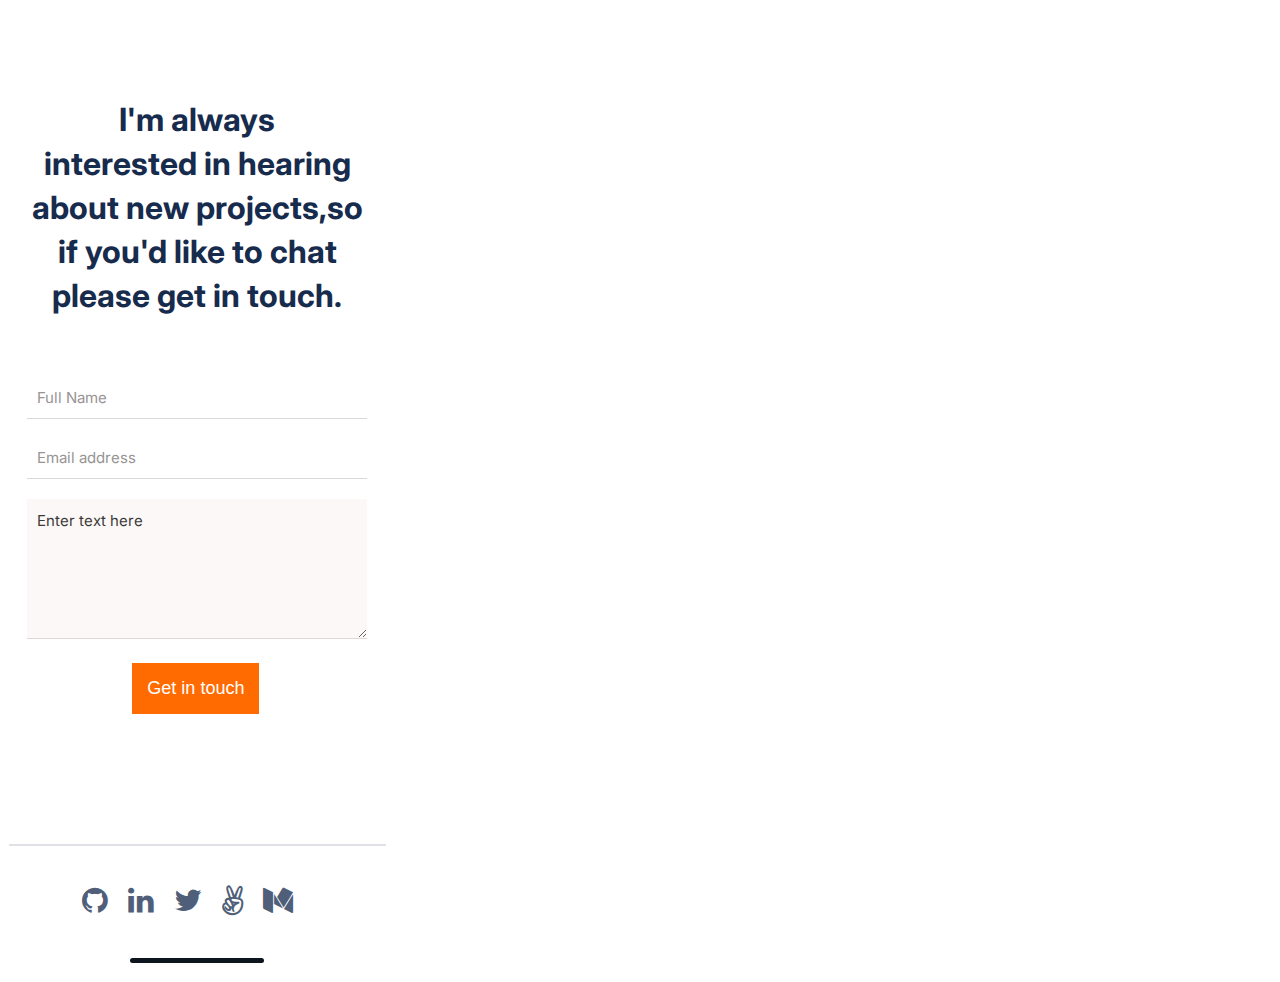
==== contact.html @ 4a18c832 "Contact Form add" ====
<!DOCTYPE html>
<html lang="en">
<head>
    <meta charset="UTF-8">
    <meta http-equiv="X-UA-Compatible" content="IE=edge">
    <meta name="viewport" content="width=device-width, initial-scale=1.0">
    <title>Contact Form</title>
    <link rel="stylesheet" href="contactStyle.css">
    <link
      href="https://fonts.googleapis.com/css2?family=Crete+Round&family=Inter:wght@400;600&family=Poppins&family=Roboto&display=swap"
      rel="stylesheet"
    /> 
    <link
      rel="stylesheet"
      href="https://cdnjs.cloudflare.com/ajax/libs/font-awesome/4.7.0/css/font-awesome.min.css"
    />
</head>
<body>
    <section class="contact container">
        <p class="title"> I'm always  <br>
            interested in hearing about new projects,so if you'd
             like to chat please get in touch.</p>
         <form action="https://formspree.io/f/mdojzzgj" method="post">
             
          <input type="text" class="item" name="fullName" placeholder="Full Name" required pattern="[A-Za-z]" maxlength="20">
            <input type="email" class="item" placeholder="Email address" name="email" required >
           
            <textarea  name="message" id="tetarea" class="item textarea" cols="20" rows="7" placeholder="Enter text here" pattern="[A-Za-z]" maxlength="50" required></textarea>
           
           
          <button type="submit" class="touch">Get in touch</button>
          
         </form>
         <hr class="hr">
         <div class="contact">
          <ul class="container">
            <li><a href="#"><i class="fa fa-github color" > </i></a></li>
            <li><a href="#"><i class="fa fa-linkedin color" ></i> </a></li>
            <li><a href="#"><i class="fa fa-twitter color" > </i></a></li> 
            <li><a href="#"><i class="fa fa-angellist color" > </i></a></li>
            <li><a href="#"><i class="fa fa-medium color" > </i></a></li> 
        </ul>
        </div>
        <div class="end-hr"></div>
       </section>
</body>
</html>
---- contactStyle.css ----
/* section contact */
section.contact{
    margin: 0%;
    padding: 0%;
    display: flex;
    flex-direction: column;
    align-items: center;
    justify-content: center;
    width: 378px;
    box-sizing: border-box;
     
  }
  section.contact p{
    width: 337px;
    height: 216px;
    
    margin: 0;
    padding: 0;
    margin-top: 90px;
    margin-bottom: 25px;
  font-family: 'Inter';
  font-style: normal;
  font-weight: 700;
  font-size: 32px;
  line-height: 44px; 
  text-align: center; 
  color: #172B4D;
  }
  section.contact form{
    width: 90%;
     margin-top: 40px;
     
    box-sizing: border-box;
    
  }
  
  section.contact .item{
    width: 100%;
    height: 40px;
    padding: 10px;
    border: none;
    outline: none;
    margin-bottom: 20px;
    border-bottom: 1px solid  #DBD8D7;;
    box-sizing: border-box;
  }
  section.contact .item::placeholder{
    font-family: 'Inter';
    font-style: normal;
    font-weight: 400;
    font-size: 15px;
    line-height: 24px; 
    color: #979493;
  }
  section.contact textarea{
    height: 140px !important;
    resize: vertical;
    background: #FBF8F7;
  } 
  
  
  section.contact .textarea::placeholder{
    font-family: 'Inter';
  font-style: normal;
  font-weight: 400;
  font-size: 15px;
  line-height: 24px; 
  color: #3C3A39;
  }
  button.touch {
    border: none;
    outline: none;
    color: #fff;
    background: #ff6b00;
    padding: 15px;
    font-size: 18px;
    margin-left: 31%;
    margin-bottom: 40px;
  }
  
  button.touch:hover {
    background: #fff5e1;
    border: 1px solid #f55800;
    color: #f55800;
  }
  
  button.touch:active {
    background: #e05304;
    color: #fff5e1;
  }
  
  button.touch:disabled {
    background: #f4f1f0;
    color: #5b5957;
  }
  
  section.contact hr{
    background: #DFE1E6; 
    margin-top: 90px;
   
  width: 375px;
   
  height: 0;
  border: 1px solid #DFE1E6;
  
  }
  div.contact ul {
    list-style-type: none;
    display: flex;
    flex-direction: row;
    margin: 0;
    padding: 0;
  }
  
  div.contact ul a {
    float: right;
    font-weight: bold;
    color: aliceblue;
    font-size: 30px;
    margin-top: 30px;
  }
  
  .contact i {
    padding-right: 20px;
  }
  .color{
    color:#505F79;;
  }
  div.end-hr{
    margin-top: 40px;
    width: 134px;
  height: 5px;
  left: calc(50% - 134px/2 - 0.5px);
  bottom: 8px;  
  background: #0D151E;
  border-radius: 10px;
  margin-bottom: 3%;
  }
  
  
  /* section contact end */
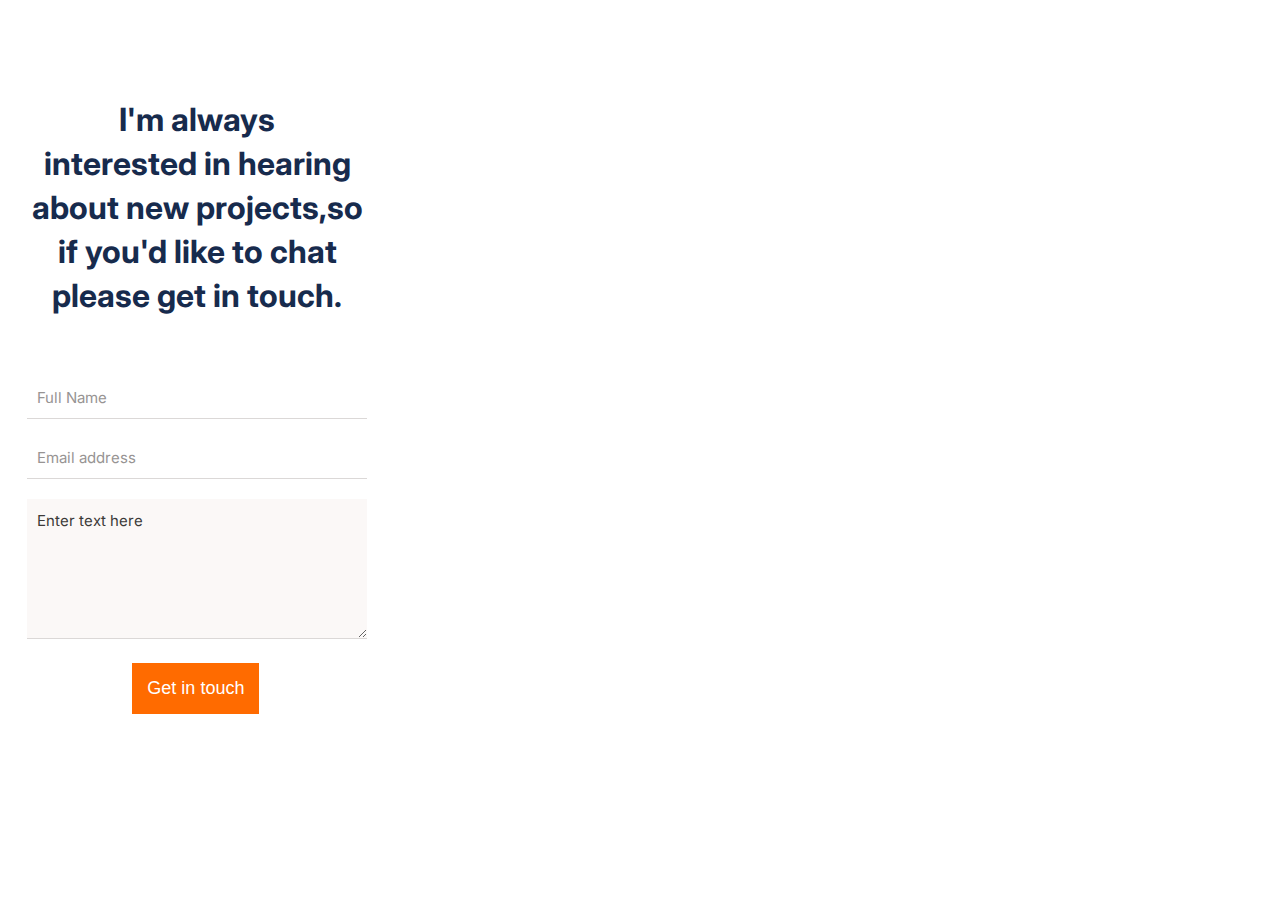
==== commit 9ccd9275: "Add content to html file" ====
--- a/contact.html
+++ b/contact.html
@@ -22,8 +22,8 @@
              like to chat please get in touch.</p>
          <form action="https://formspree.io/f/mdojzzgj" method="post">
              
-          <input type="text" class="item" name="fullName" placeholder="Full Name" required pattern="[A-Za-z]" maxlength="20">
-            <input type="email" class="item" placeholder="Email address" name="email" required >
+          <input type="text" class="item" name="fullName" placeholder="Full Name" required pattern="[A-Za-z]" maxlength="30">
+            <input type="email" class="item" placeholder="Email address" name="email" required  >
            
             <textarea  name="message" id="tetarea" class="item textarea" cols="20" rows="7" placeholder="Enter text here" pattern="[A-Za-z]" maxlength="50" required></textarea>
            
@@ -31,17 +31,7 @@
           <button type="submit" class="touch">Get in touch</button>
           
          </form>
-         <hr class="hr">
-         <div class="contact">
-          <ul class="container">
-            <li><a href="#"><i class="fa fa-github color" > </i></a></li>
-            <li><a href="#"><i class="fa fa-linkedin color" ></i> </a></li>
-            <li><a href="#"><i class="fa fa-twitter color" > </i></a></li> 
-            <li><a href="#"><i class="fa fa-angellist color" > </i></a></li>
-            <li><a href="#"><i class="fa fa-medium color" > </i></a></li> 
-        </ul>
-        </div>
-        <div class="end-hr"></div>
+        
        </section>
 </body>
 </html>--- a/contactStyle.css
+++ b/contactStyle.css
@@ -1,141 +1,141 @@
 /* section contact */
-section.contact{
-    margin: 0%;
-    padding: 0%;
-    display: flex;
-    flex-direction: column;
-    align-items: center;
-    justify-content: center;
-    width: 378px;
-    box-sizing: border-box;
-     
-  }
-  section.contact p{
-    width: 337px;
-    height: 216px;
-    
-    margin: 0;
-    padding: 0;
-    margin-top: 90px;
-    margin-bottom: 25px;
-  font-family: 'Inter';
+
+section.contact {
+  margin: 0%;
+  padding: 0%;
+  display: flex;
+  flex-direction: column;
+  align-items: center;
+  justify-content: center;
+  width: 378px;
+  box-sizing: border-box;
+}
+
+section.contact p {
+  width: 337px;
+  height: 216px;
+  margin: 0;
+  padding: 0;
+  margin-top: 90px;
+  margin-bottom: 25px;
+  font-family: 'Inter', sans-serif;
   font-style: normal;
   font-weight: 700;
   font-size: 32px;
-  line-height: 44px; 
-  text-align: center; 
-  color: #172B4D;
-  }
-  section.contact form{
-    width: 90%;
-     margin-top: 40px;
-     
-    box-sizing: border-box;
-    
-  }
-  
-  section.contact .item{
-    width: 100%;
-    height: 40px;
-    padding: 10px;
-    border: none;
-    outline: none;
-    margin-bottom: 20px;
-    border-bottom: 1px solid  #DBD8D7;;
-    box-sizing: border-box;
-  }
-  section.contact .item::placeholder{
-    font-family: 'Inter';
-    font-style: normal;
-    font-weight: 400;
-    font-size: 15px;
-    line-height: 24px; 
-    color: #979493;
-  }
-  section.contact textarea{
-    height: 140px !important;
-    resize: vertical;
-    background: #FBF8F7;
-  } 
-  
-  
-  section.contact .textarea::placeholder{
-    font-family: 'Inter';
+  line-height: 44px;
+  text-align: center;
+  color: #172b4d;
+}
+
+section.contact form {
+  width: 90%;
+  margin-top: 40px;
+  box-sizing: border-box;
+}
+
+section.contact .item {
+  width: 100%;
+  height: 40px;
+  padding: 10px;
+  border: none;
+  outline: none;
+  margin-bottom: 20px;
+  border-bottom: 1px solid  #dbd8d7;
+  box-sizing: border-box;
+}
+
+section.contact .item::placeholder {
+  font-family: 'Inter', sans-serif;
   font-style: normal;
   font-weight: 400;
   font-size: 15px;
-  line-height: 24px; 
-  color: #3C3A39;
-  }
-  button.touch {
-    border: none;
-    outline: none;
-    color: #fff;
-    background: #ff6b00;
-    padding: 15px;
-    font-size: 18px;
-    margin-left: 31%;
-    margin-bottom: 40px;
-  }
-  
-  button.touch:hover {
-    background: #fff5e1;
-    border: 1px solid #f55800;
-    color: #f55800;
-  }
-  
-  button.touch:active {
-    background: #e05304;
-    color: #fff5e1;
-  }
-  
-  button.touch:disabled {
-    background: #f4f1f0;
-    color: #5b5957;
-  }
-  
-  section.contact hr{
-    background: #DFE1E6; 
-    margin-top: 90px;
-   
+  line-height: 24px;
+  color: #979493;
+}
+
+section.contact textarea {
+  height: 140px !important;
+  resize: vertical;
+  background: #fbf8f7;
+}
+
+section.contact .textarea::placeholder {
+  font-family: 'Inter', sans-serif;
+  font-style: normal;
+  font-weight: 400;
+  font-size: 15px;
+  line-height: 24px;
+  color: #3c3a39;
+}
+
+button.touch {
+  border: none;
+  outline: none;
+  color: #fff;
+  background: #ff6b00;
+  padding: 15px;
+  font-size: 18px;
+  margin-left: 31%;
+  margin-bottom: 40px;
+}
+
+button.touch:hover {
+  background: #fff5e1;
+  border: 1px solid #f55800;
+  color: #f55800;
+}
+
+button.touch:active {
+  background: #e05304;
+  color: #fff5e1;
+}
+
+button.touch:disabled {
+  background: #f4f1f0;
+  color: #5b5957;
+}
+
+section.contact hr {
+  background: #dfe1e6;
+  margin-top: 90px;
   width: 375px;
-   
   height: 0;
-  border: 1px solid #DFE1E6;
-  
-  }
-  div.contact ul {
-    list-style-type: none;
-    display: flex;
-    flex-direction: row;
-    margin: 0;
-    padding: 0;
-  }
-  
-  div.contact ul a {
-    float: right;
-    font-weight: bold;
-    color: aliceblue;
-    font-size: 30px;
-    margin-top: 30px;
-  }
-  
-  .contact i {
-    padding-right: 20px;
-  }
-  .color{
-    color:#505F79;;
-  }
-  div.end-hr{
-    margin-top: 40px;
-    width: 134px;
+  border: 1px solid #dfe1e6;
+}
+
+div.contact ul {
+  list-style-type: none;
+  display: flex;
+  flex-direction: row;
+  margin: 0;
+  padding: 0;
+}
+
+div.contact ul a {
+  float: right;
+  font-weight: bold;
+  color: aliceblue;
+  font-size: 30px;
+  margin-top: 30px;
+}
+
+.contact i {
+  padding-right: 20px;
+}
+
+.color {
+  color: #505f79;
+}
+
+div.end-hr {
+  margin-top: 40px;
+  width: 134px;
   height: 5px;
-  left: calc(50% - 134px/2 - 0.5px);
-  bottom: 8px;  
-  background: #0D151E;
+  left: calc(50% - 134px / 2 - 0.5px);
+  bottom: 8px;
+  background: #0d151e;
   border-radius: 10px;
   margin-bottom: 3%;
-  }
-  
-  
-  /* section contact end */+}
+
+/* section contact end */
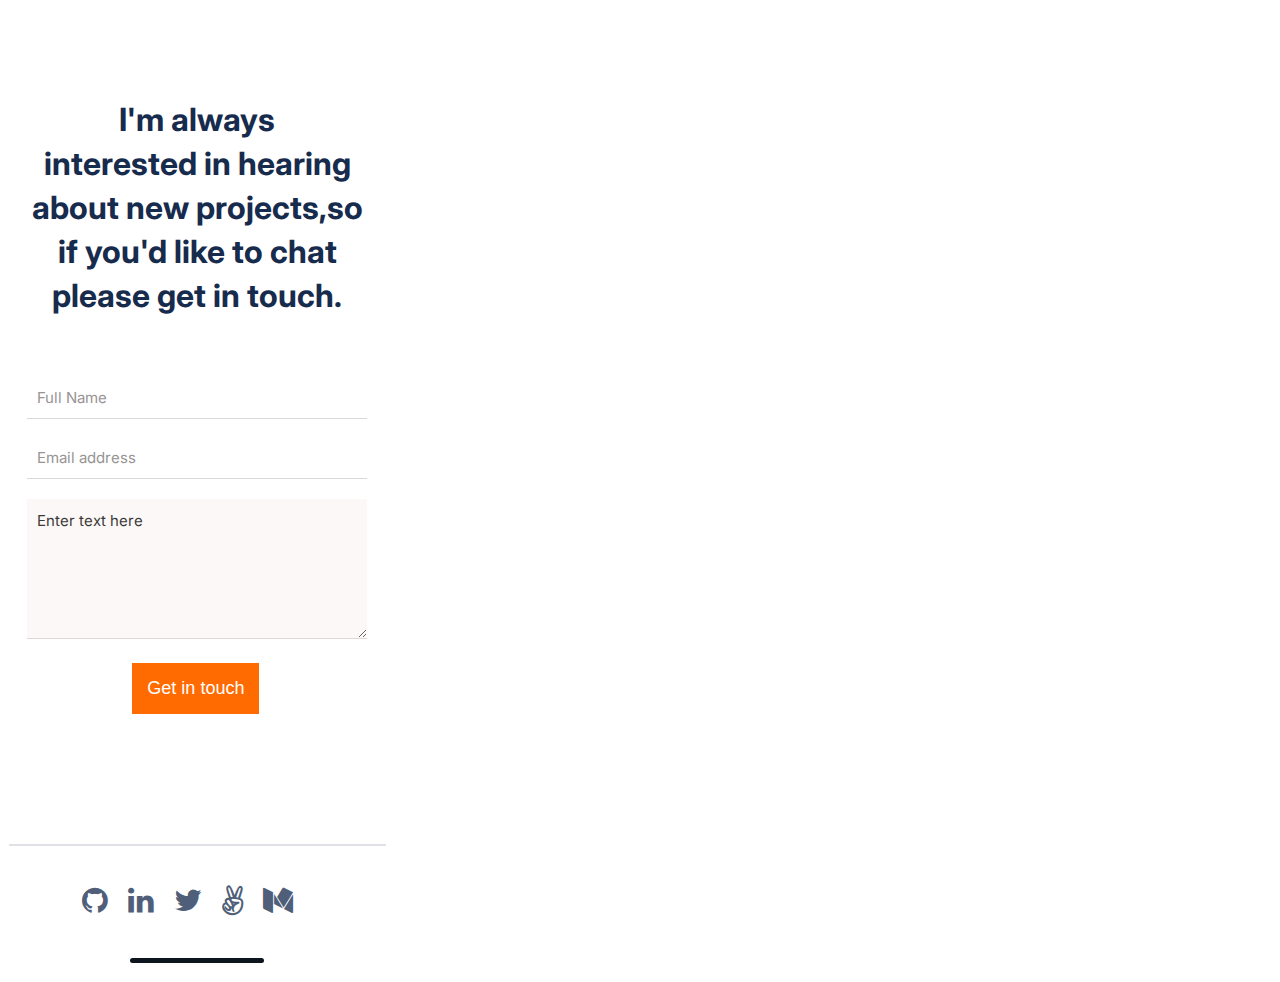
==== commit 73942335: "Add content to html file" ====
--- a/contact.html
+++ b/contact.html
@@ -31,7 +31,17 @@
           <button type="submit" class="touch">Get in touch</button>
           
          </form>
-        
+         <hr class="hr">
+         <div class="contact">
+          <ul class="container">
+            <li><a href="#"><i class="fa fa-github color" > </i></a></li>
+            <li><a href="#"><i class="fa fa-linkedin color" ></i> </a></li>
+            <li><a href="#"><i class="fa fa-twitter color" > </i></a></li> 
+            <li><a href="#"><i class="fa fa-angellist color" > </i></a></li>
+            <li><a href="#"><i class="fa fa-medium color" > </i></a></li> 
+        </ul>
+        </div>
+        <div class="end-hr"></div>
        </section>
 </body>
 </html>